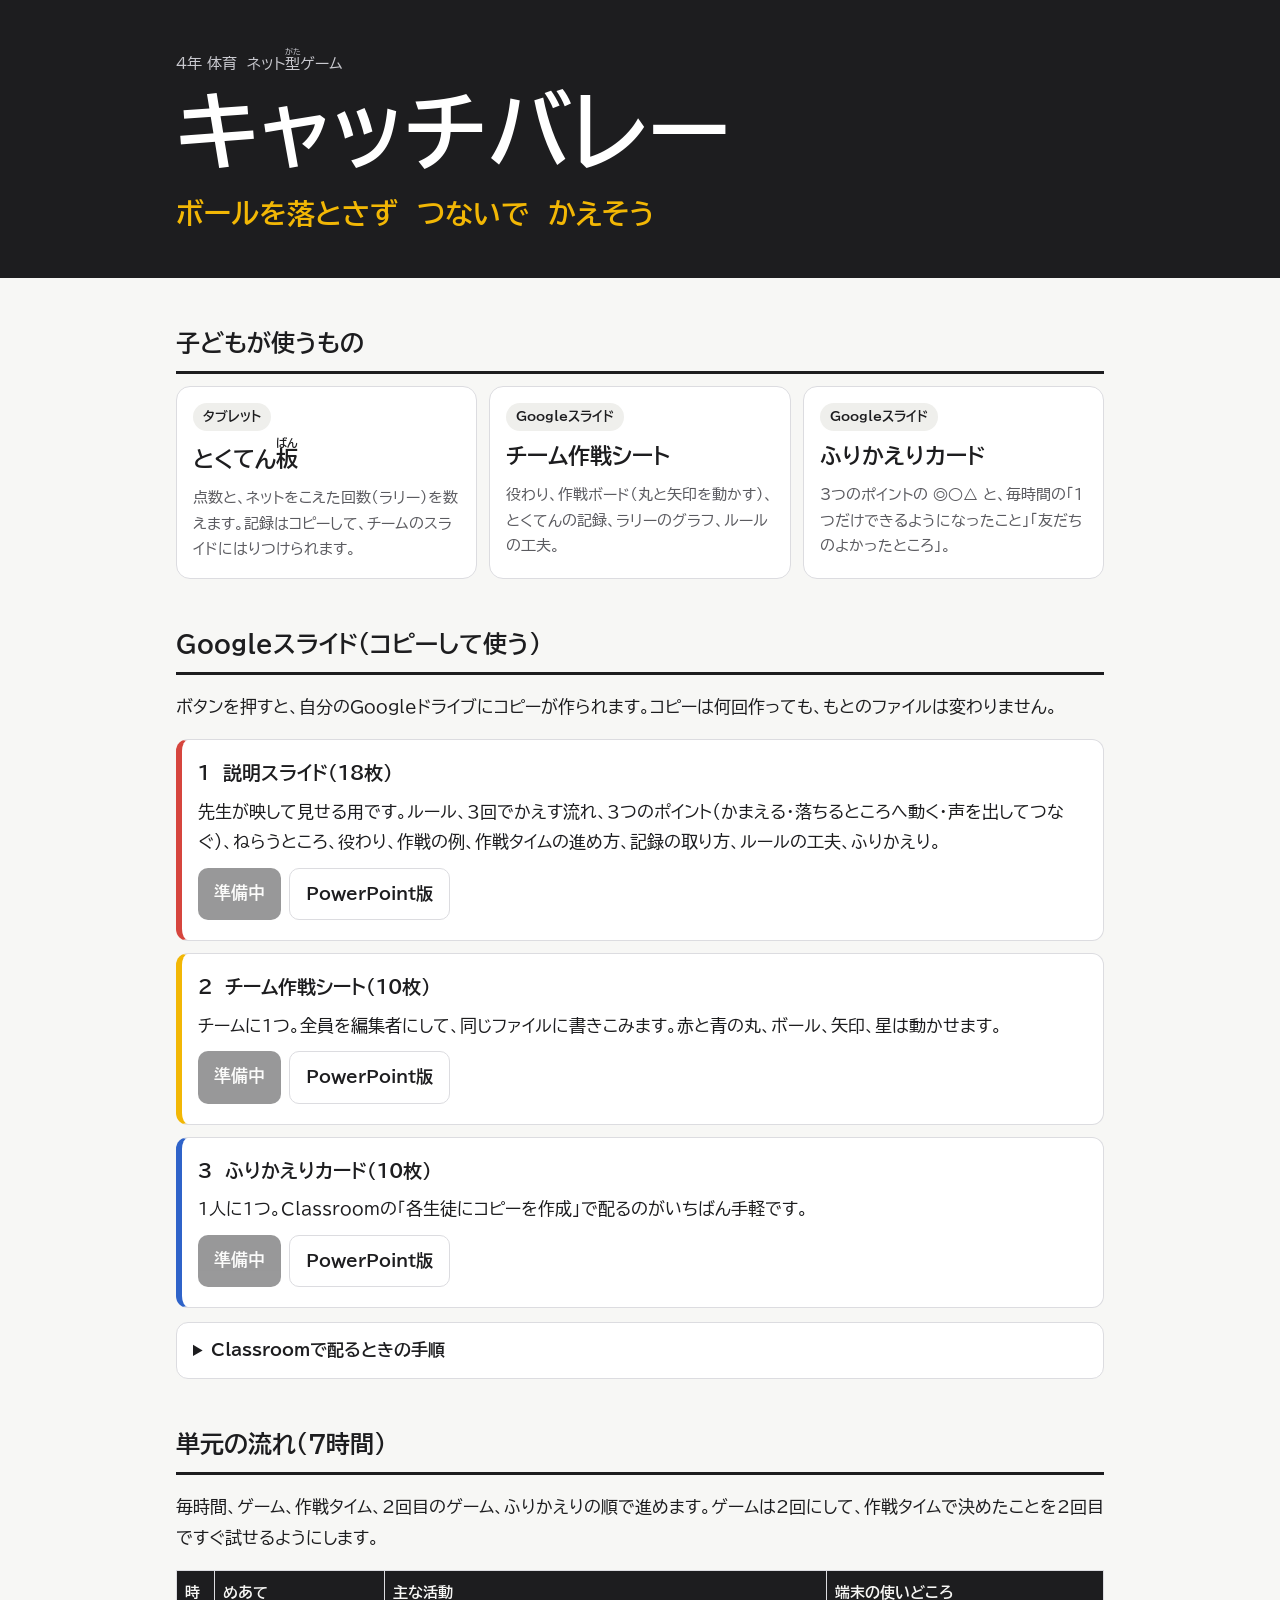
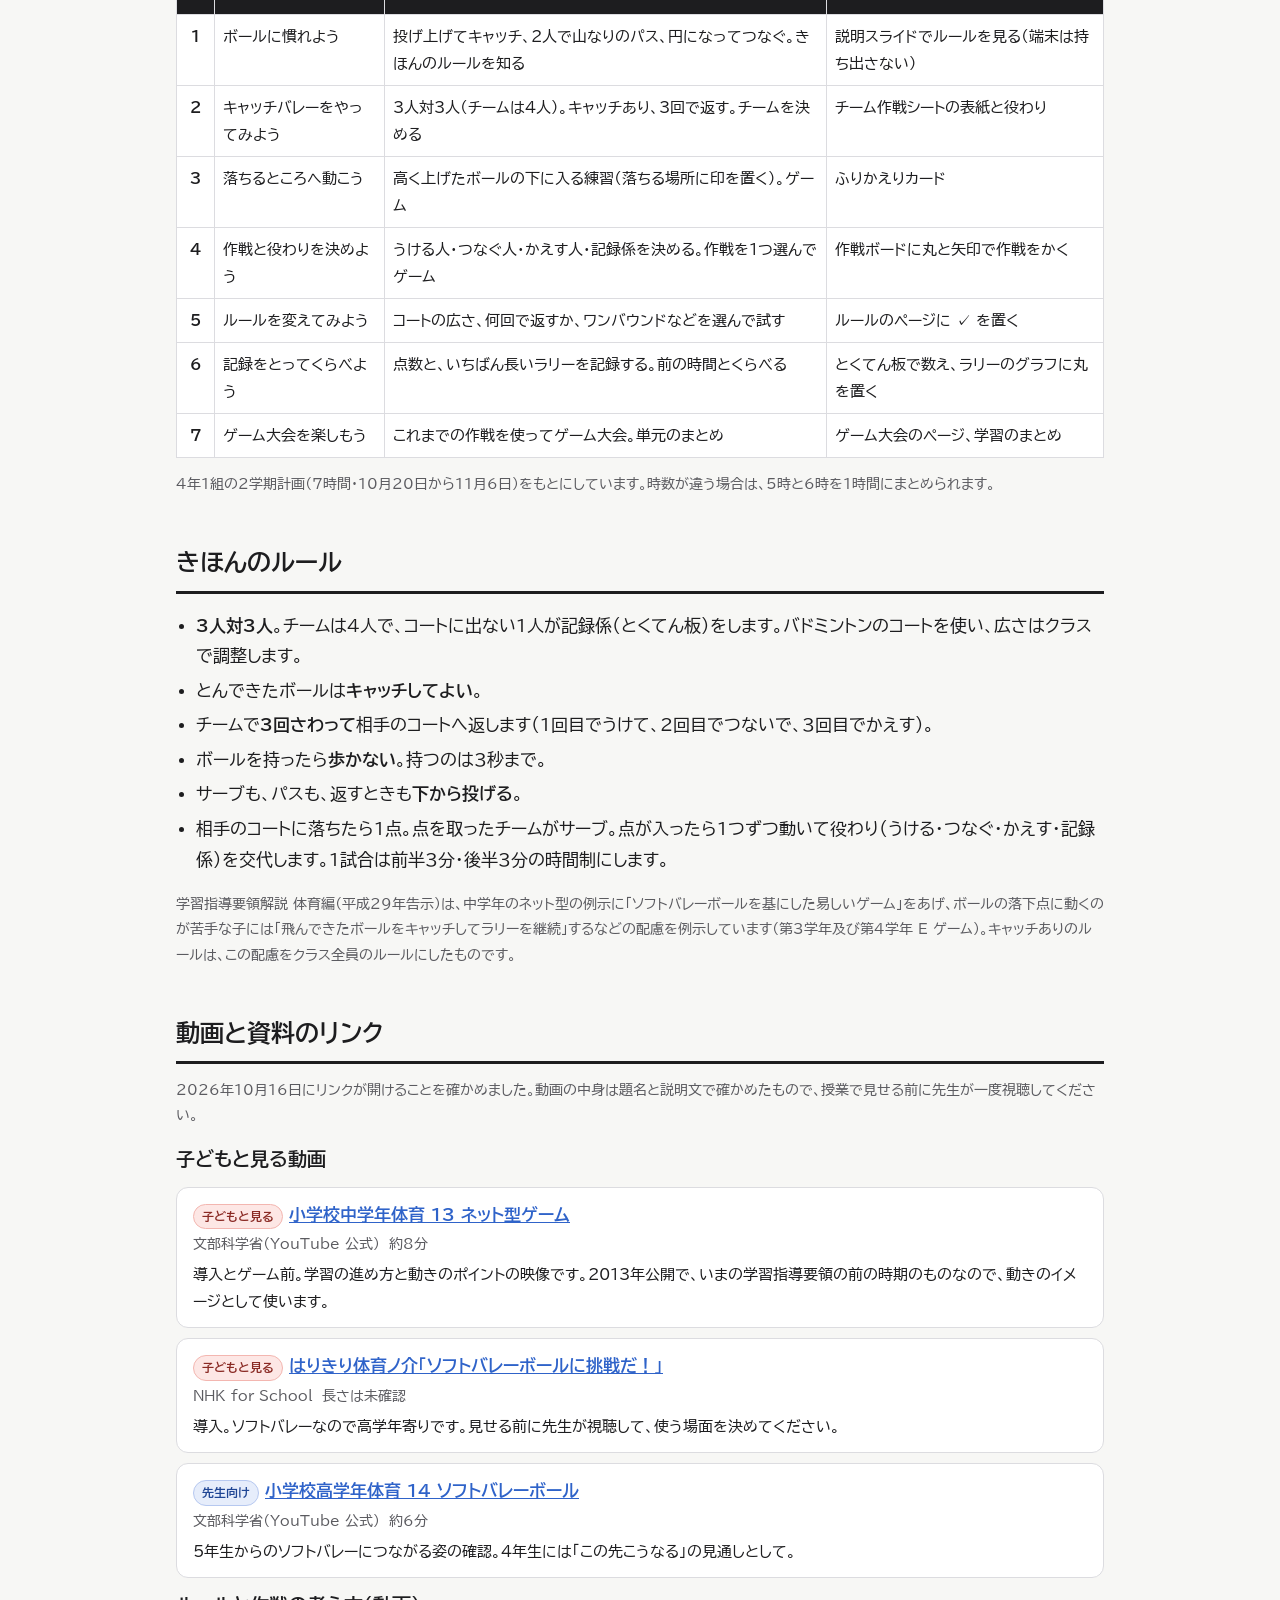
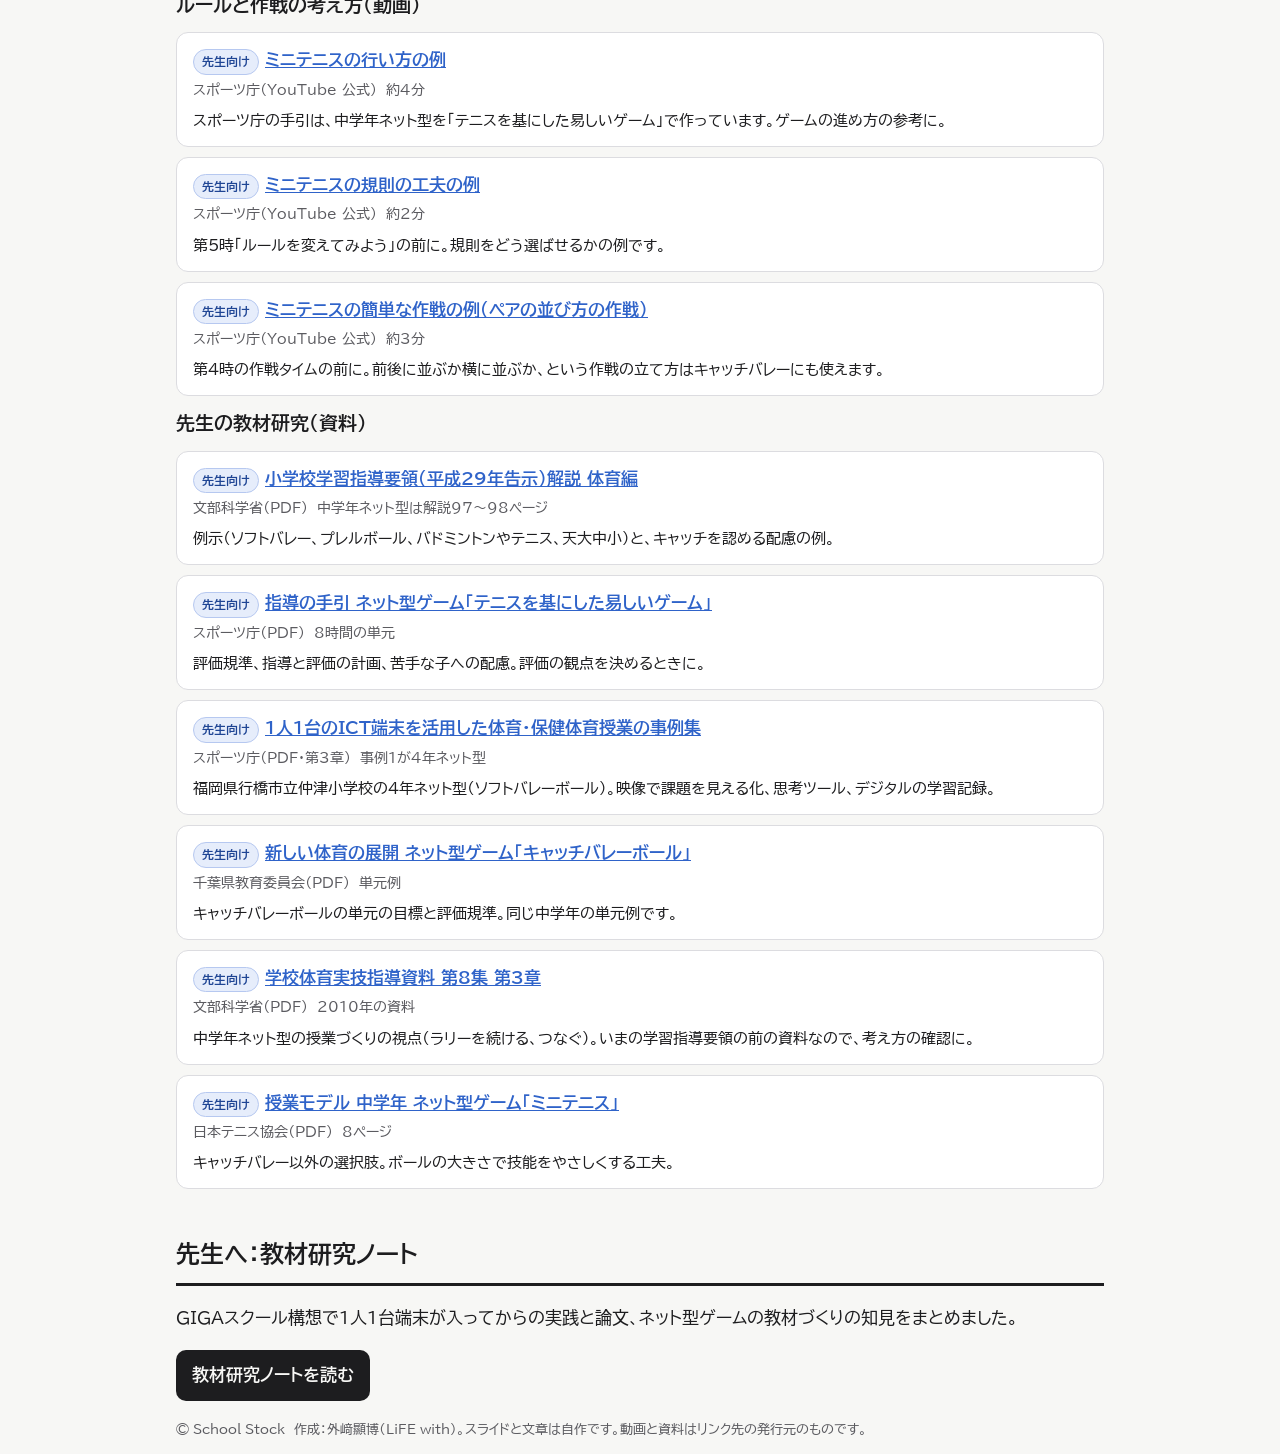
==== index.html @ 8389aa51 "キャッチバレー（4年ネット型ゲーム）の教材サイトを公開 Co-Authored-By: Claude Opus 5.5 <noreply@anthropic.com>" ====
<!doctype html>
<html lang="ja">
<head>
<meta charset="utf-8">
<meta name="viewport" content="width=device-width,initial-scale=1">
<title>キャッチバレー｜4年 ネット型ゲーム</title>
<meta name="description" content="小学校4年体育「ネット型ゲーム（キャッチバレー）」の教材一式です。コピーして使えるGoogleスライド（説明用・チーム作戦シート・ふりかえりカード）、とくてん板、単元の流れ、動画と資料のリンク、教材研究ノートをまとめています。">
<link rel="canonical" href="https://a-tozak.github.io/net-game-catch-volley/">
<meta property="og:title" content="キャッチバレー｜4年 ネット型ゲーム">
<meta property="og:description" content="コピーして使えるGoogleスライド3本と、とくてん板、単元の流れ、教材研究ノート。">
<meta property="og:type" content="website">
<meta property="og:url" content="https://a-tozak.github.io/net-game-catch-volley/">
<meta property="og:image" content="https://a-tozak.github.io/net-game-catch-volley/og.png">
<meta name="twitter:card" content="summary_large_image">
<link rel="preconnect" href="https://fonts.googleapis.com">
<link href="https://fonts.googleapis.com/css2?family=BIZ+UDPGothic:wght@400;700&display=swap" rel="stylesheet">
<link rel="stylesheet" href="style.css">
</head>
<body>
<header class="hero">
  <div class="wrap">
    <p class="kicker">4年 体育　ネット<ruby>型<rt>がた</rt></ruby>ゲーム</p>
    <h1>キャッチバレー</h1>
    <p class="lead">ボールを落とさず　つないで　かえそう</p>
  </div>
</header>

<main class="wrap">
  <section>
    <h2>子どもが使うもの</h2>
    <div class="cards">
      <a class="card kid" href="tokuten.html">
        <span class="tag">タブレット</span>
        <b>とくてん<ruby>板<rt>ばん</rt></ruby></b>
        <span>点数と、ネットをこえた回数（ラリー）を数えます。記録はコピーして、チームのスライドにはりつけられます。</span>
      </a>
      <a class="card kid" data-slide="team" href="#slides">
        <span class="tag">Googleスライド</span>
        <b>チーム作戦シート</b>
        <span>役わり、作戦ボード（丸と矢印を動かす）、とくてんの記録、ラリーのグラフ、ルールの工夫。</span>
      </a>
      <a class="card kid" data-slide="kojin" href="#slides">
        <span class="tag">Googleスライド</span>
        <b>ふりかえりカード</b>
        <span>3つのポイントの ◎○△ と、毎時間の「1つだけできるようになったこと」「友だちのよかったところ」。</span>
      </a>
    </div>
  </section>

  <section id="slides">
    <h2>Googleスライド（コピーして使う）</h2>
    <p>ボタンを押すと、自分のGoogleドライブにコピーが作られます。コピーは何回作っても、もとのファイルは変わりません。</p>
    <div class="slides">
      <div class="slide">
        <h3>1　説明スライド（18枚）</h3>
        <p>先生が映して見せる用です。ルール、3回でかえす流れ、3つのポイント（かまえる・落ちるところへ動く・声を出してつなぐ）、ねらうところ、役わり、作戦の例、作戦タイムの進め方、記録の取り方、ルールの工夫、ふりかえり。</p>
        <p class="btns"><a class="btn" id="copy-setsumei" href="#">コピーを作成する</a><a class="btn ghost" href="slides/01_setsumei.pptx">PowerPoint版</a></p>
      </div>
      <div class="slide">
        <h3>2　チーム作戦シート（10枚）</h3>
        <p>チームに1つ。全員を編集者にして、同じファイルに書きこみます。赤と青の丸、ボール、矢印、星は動かせます。</p>
        <p class="btns"><a class="btn" id="copy-team" href="#">コピーを作成する</a><a class="btn ghost" href="slides/02_team.pptx">PowerPoint版</a></p>
      </div>
      <div class="slide">
        <h3>3　ふりかえりカード（10枚）</h3>
        <p>1人に1つ。Classroomの「各生徒にコピーを作成」で配るのがいちばん手軽です。</p>
        <p class="btns"><a class="btn" id="copy-kojin" href="#">コピーを作成する</a><a class="btn ghost" href="slides/03_kojin.pptx">PowerPoint版</a></p>
      </div>
    </div>
    <details class="howto">
      <summary>Classroomで配るときの手順</summary>
      <ol>
        <li>上の「コピーを作成する」で、先生のドライブにコピーを作ります。</li>
        <li>Classroomで課題を作り、「追加」からそのスライドを選びます。</li>
        <li>ふりかえりカードは「各生徒にコピーを作成」を選びます。</li>
        <li>チーム作戦シートは、チームの数だけコピーを作り、チームの子どもを編集者にして共有します。課題に付けるなら「生徒はファイルを編集できる」を選びます。</li>
      </ol>
      <p>スライドの下の欄（スピーカーノート）に、先生向けのつかい方を入れてあります。</p>
    </details>
  </section>

  <section>
    <h2>単元の流れ（7時間）</h2>
    <p>毎時間、ゲーム、作戦タイム、2回目のゲーム、ふりかえりの順で進めます。ゲームは2回にして、作戦タイムで決めたことを2回目ですぐ試せるようにします。</p>
    <div class="table-wrap">
    <table>
      <thead><tr><th>時</th><th>めあて</th><th>主な活動</th><th>端末の使いどころ</th></tr></thead>
      <tbody>
        <tr><td>1</td><td>ボールに慣れよう</td><td>投げ上げてキャッチ、2人で山なりのパス、円になってつなぐ。きほんのルールを知る</td><td>説明スライドでルールを見る（端末は持ち出さない）</td></tr>
        <tr><td>2</td><td>キャッチバレーをやってみよう</td><td>3人対3人（チームは4人）。キャッチあり、3回で返す。チームを決める</td><td>チーム作戦シートの表紙と役わり</td></tr>
        <tr><td>3</td><td>落ちるところへ動こう</td><td>高く上げたボールの下に入る練習（落ちる場所に印を置く）。ゲーム</td><td>ふりかえりカード</td></tr>
        <tr><td>4</td><td>作戦と役わりを決めよう</td><td>うける人・つなぐ人・かえす人・記録係を決める。作戦を1つ選んでゲーム</td><td>作戦ボードに丸と矢印で作戦をかく</td></tr>
        <tr><td>5</td><td>ルールを変えてみよう</td><td>コートの広さ、何回で返すか、ワンバウンドなどを選んで試す</td><td>ルールのページに ✓ を置く</td></tr>
        <tr><td>6</td><td>記録をとってくらべよう</td><td>点数と、いちばん長いラリーを記録する。前の時間とくらべる</td><td>とくてん板で数え、ラリーのグラフに丸を置く</td></tr>
        <tr><td>7</td><td>ゲーム大会を楽しもう</td><td>これまでの作戦を使ってゲーム大会。単元のまとめ</td><td>ゲーム大会のページ、学習のまとめ</td></tr>
      </tbody>
    </table>
    </div>
    <p class="small">4年1組の2学期計画（7時間・10月20日から11月6日）をもとにしています。時数が違う場合は、5時と6時を1時間にまとめられます。</p>
  </section>

  <section>
    <h2>きほんのルール</h2>
    <ul class="rules">
      <li><b>3人対3人</b>。チームは4人で、コートに出ない1人が記録係（とくてん板）をします。バドミントンのコートを使い、広さはクラスで調整します。</li>
      <li>とんできたボールは<b>キャッチしてよい</b>。</li>
      <li>チームで<b>3回さわって</b>相手のコートへ返します（1回目でうけて、2回目でつないで、3回目でかえす）。</li>
      <li>ボールを持ったら<b>歩かない</b>。持つのは3秒まで。</li>
      <li>サーブも、パスも、返すときも<b>下から投げる</b>。</li>
      <li>相手のコートに落ちたら1点。点を取ったチームがサーブ。点が入ったら1つずつ動いて役わり（うける・つなぐ・かえす・記録係）を交代します。1試合は前半3分・後半3分の時間制にします。</li>
    </ul>
    <p class="small">学習指導要領解説 体育編（平成29年告示）は、中学年のネット型の例示に「ソフトバレーボールを基にした易しいゲーム」をあげ、ボールの落下点に動くのが苦手な子には「飛んできたボールをキャッチしてラリーを継続」するなどの配慮を例示しています（第3学年及び第4学年 E ゲーム）。キャッチありのルールは、この配慮をクラス全員のルールにしたものです。</p>
  </section>

  <section id="links">
    <h2>動画と資料のリンク</h2>
    <p class="small">2026年10月16日にリンクが開けることを確かめました。動画の中身は題名と説明文で確かめたもので、授業で見せる前に先生が一度視聴してください。</p>
    <div id="linklist"></div>
  </section>

  <section>
    <h2>先生へ：教材研究ノート</h2>
    <p>GIGAスクール構想で1人1台端末が入ってからの実践と論文、ネット型ゲームの教材づくりの知見をまとめました。</p>
    <p><a class="btn" href="kenkyu.html">教材研究ノートを読む</a></p>
  </section>
</main>

<footer class="wrap">
  <p>© School Stock　作成：外﨑顯博（LiFE with）。スライドと文章は自作です。動画と資料はリンク先の発行元のものです。</p>
</footer>

<script>
// GoogleスライドのファイルID（コピー用リンク）
const SLIDES = {setsumei: "", team: "", kojin: ""};
for (const [k, id] of Object.entries(SLIDES)) {
  const a = document.getElementById("copy-" + k);
  if (!a) continue;
  if (id) { a.href = "https://docs.google.com/presentation/d/" + id + "/copy"; a.target = "_blank"; a.rel = "noopener"; }
  else { a.classList.add("off"); a.textContent = "準備中"; }
}
</script>
<script src="links.js"></script>
</body>
</html>
---- style.css ----
:root{--bg:#f7f7f5;--ink:#1d1d1f;--sub:#5b5b60;--line:#dcdce0;--card:#fff;--a:#d6453d;--b:#2f63c9;--y:#f2b705;--pale:#efefec}
@media (prefers-color-scheme:dark){:root:not([data-theme="light"]){--bg:#17171a;--ink:#f2f2f4;--sub:#b3b3ba;--line:#3a3a40;--card:#222226;--a:#ff6b62;--b:#7ea6ff;--pale:#2a2a2e}}
:root[data-theme="dark"]{--bg:#17171a;--ink:#f2f2f4;--sub:#b3b3ba;--line:#3a3a40;--card:#222226;--a:#ff6b62;--b:#7ea6ff;--pale:#2a2a2e}
*{box-sizing:border-box}
html{-webkit-text-size-adjust:100%}
body{margin:0;background:var(--bg);color:var(--ink);font-family:"BIZ UDPGothic","Hiragino Sans",sans-serif;line-height:1.8;font-size:17px}
.wrap{max-width:960px;margin:0 auto;padding:0 16px}
.hero{background:#1d1d1f;color:#fff;padding:48px 0 40px}
.kicker{margin:0;color:#c9c9cf;font-size:15px}
.hero h1{font-size:clamp(44px,10vw,84px);line-height:1.15;margin:6px 0 8px;letter-spacing:.02em}
.lead{margin:0;color:var(--y);font-weight:700;font-size:clamp(20px,4vw,28px);word-break:auto-phrase}
h2{font-size:24px;margin:44px 0 12px;padding-bottom:6px;border-bottom:3px solid var(--ink);word-break:auto-phrase}
h3{font-size:19px;margin:0 0 6px}
a{color:var(--b)}
.cards{display:grid;grid-template-columns:repeat(auto-fit,minmax(240px,1fr));gap:12px}
.card{display:flex;flex-direction:column;gap:6px;background:var(--card);border:1px solid var(--line);border-radius:14px;padding:16px;text-decoration:none;color:var(--ink)}
.card b{font-size:22px}
.card span:last-child{color:var(--sub);font-size:15px;line-height:1.7}
.card:hover{border-color:var(--ink)}
.tag{align-self:flex-start;font-size:13px;font-weight:700;background:var(--pale);border-radius:99px;padding:2px 10px}
.slides{display:grid;gap:12px}
.slide{background:var(--card);border:1px solid var(--line);border-left:6px solid var(--a);border-radius:12px;padding:16px}
.slide:nth-child(2){border-left-color:var(--y)}.slide:nth-child(3){border-left-color:var(--b)}
.slide p{margin:4px 0}
.btns{display:flex;gap:8px;flex-wrap:wrap;margin-top:10px!important}
.btn{display:inline-block;background:var(--ink);color:var(--bg);text-decoration:none;font-weight:700;padding:10px 16px;border-radius:10px}
.btn.ghost{background:transparent;color:var(--ink);border:1px solid var(--line)}
.btn.off{opacity:.45;pointer-events:none}
.howto{margin-top:14px;background:var(--card);border:1px solid var(--line);border-radius:12px;padding:12px 16px}
.howto summary{font-weight:700;cursor:pointer}
.table-wrap{overflow-x:auto}
table{border-collapse:collapse;width:100%;background:var(--card);font-size:15px;min-width:620px}
th,td{border:1px solid var(--line);padding:8px;text-align:left;vertical-align:top}
th{background:var(--ink);color:var(--bg)}
td:first-child{text-align:center;font-weight:700;width:2.5em}
.small{color:var(--sub);font-size:14px}
.rules{padding-left:1.2em}.rules li{margin:4px 0}
.lk{background:var(--card);border:1px solid var(--line);border-radius:12px;padding:12px 16px;margin:10px 0}
.lk a{font-weight:700;font-size:17px}
.lk .meta{color:var(--sub);font-size:14px;margin:2px 0}
.lk .use{font-size:15px;margin:4px 0 0}
.pill{display:inline-block;font-size:12px;font-weight:700;border-radius:99px;padding:1px 8px;margin-right:6px;border:1px solid var(--line)}
.pill.kid{background:#fde7e5;border-color:#f3b6b0;color:#8a2a24}.pill.t{background:#e6edfb;border-color:#b6c8f0;color:#1f4594}
article h2{font-size:22px}
article h3{margin-top:22px}
article p,article li{max-width:46em}
.ref{font-size:14px;color:var(--sub)}
.box{background:var(--pale);border-radius:12px;padding:12px 16px;margin:12px 0}
footer{color:var(--sub);font-size:13px;padding:40px 16px 60px}
@media (max-width:560px){body{font-size:16px}.hero{padding:32px 0 28px}}
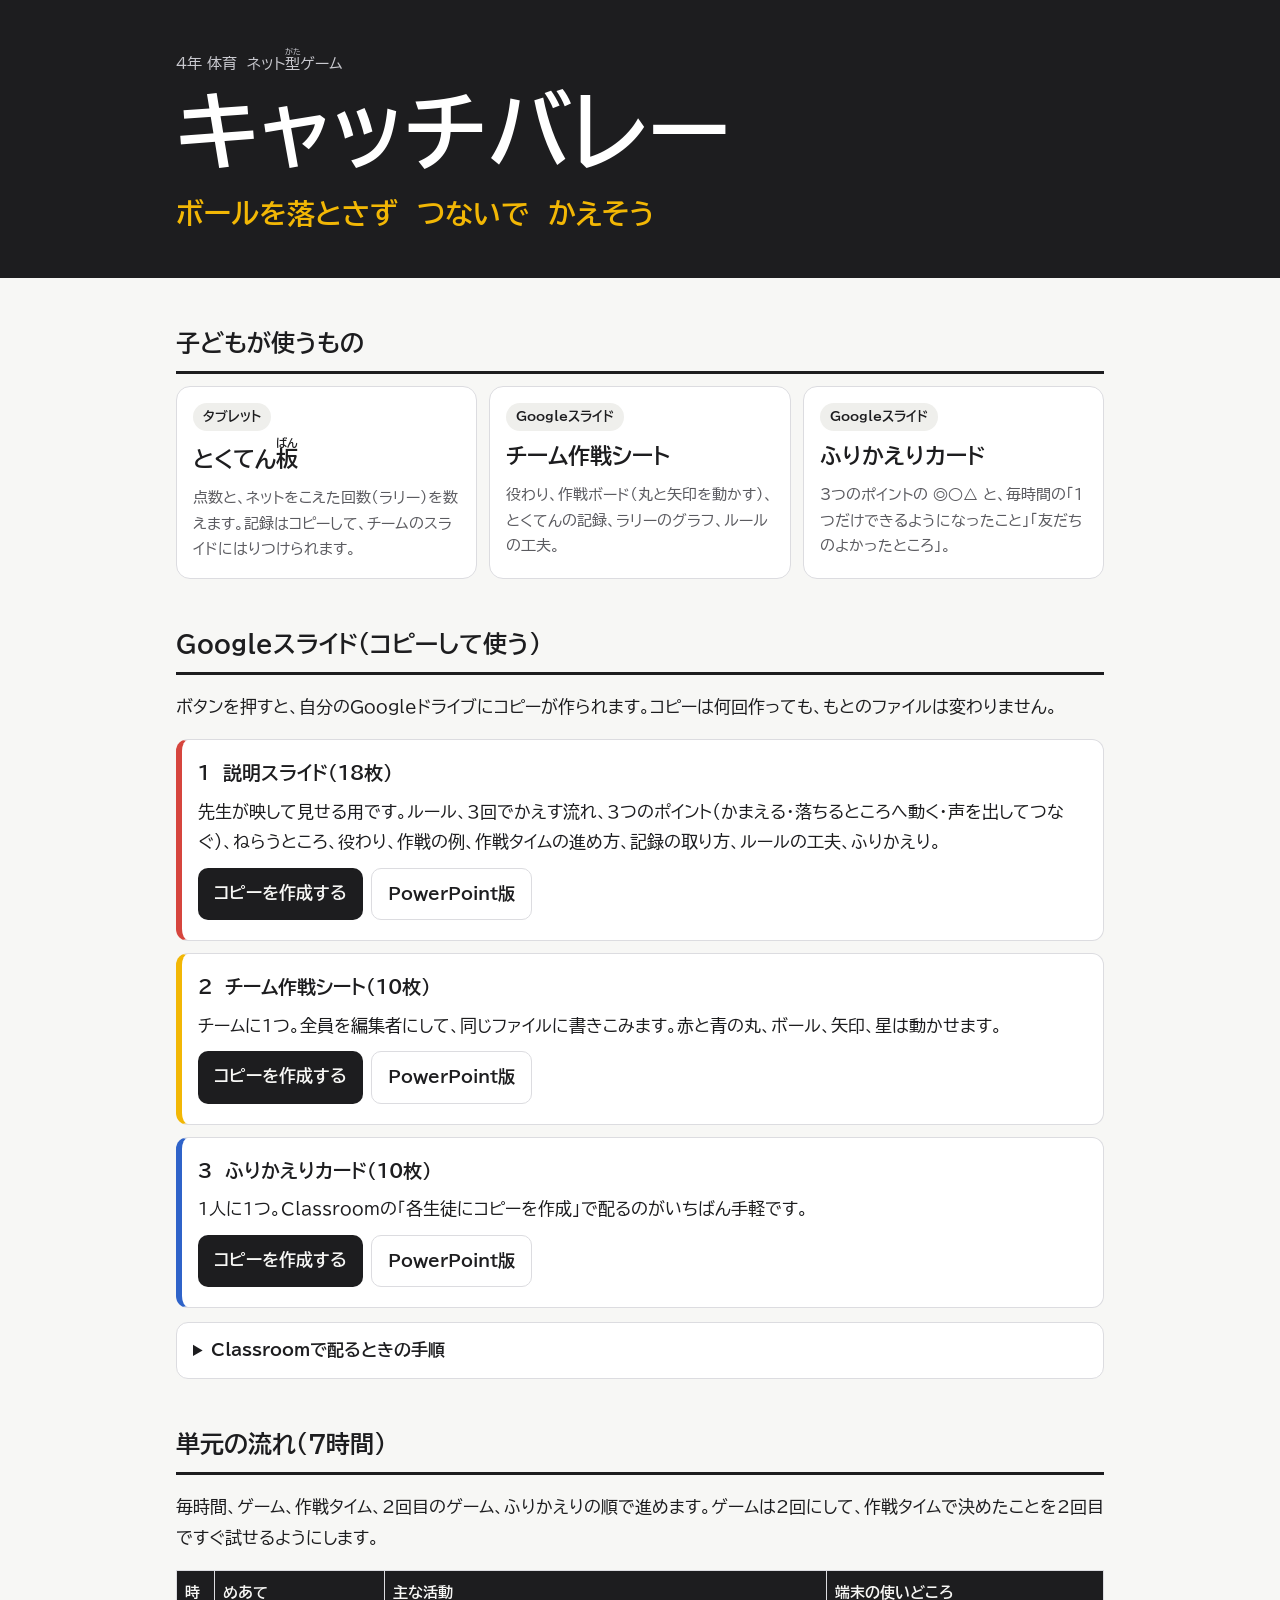
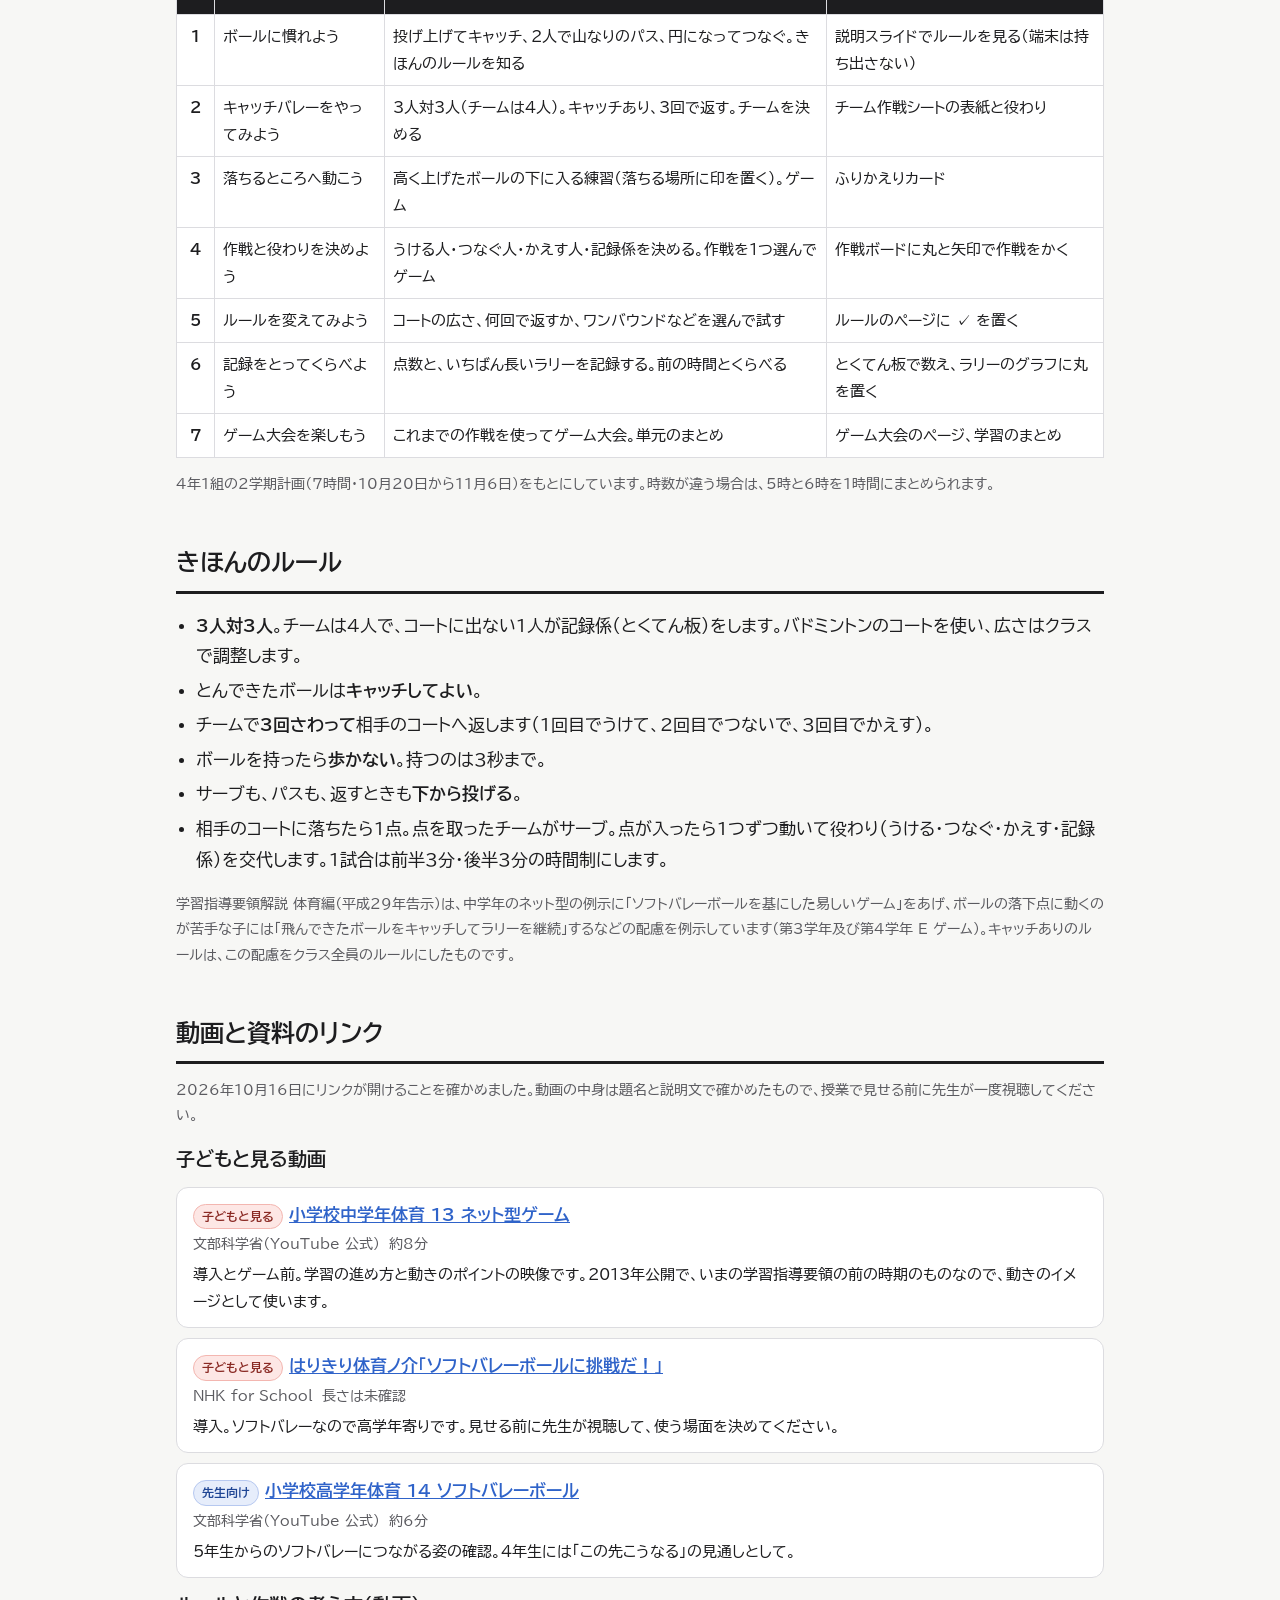
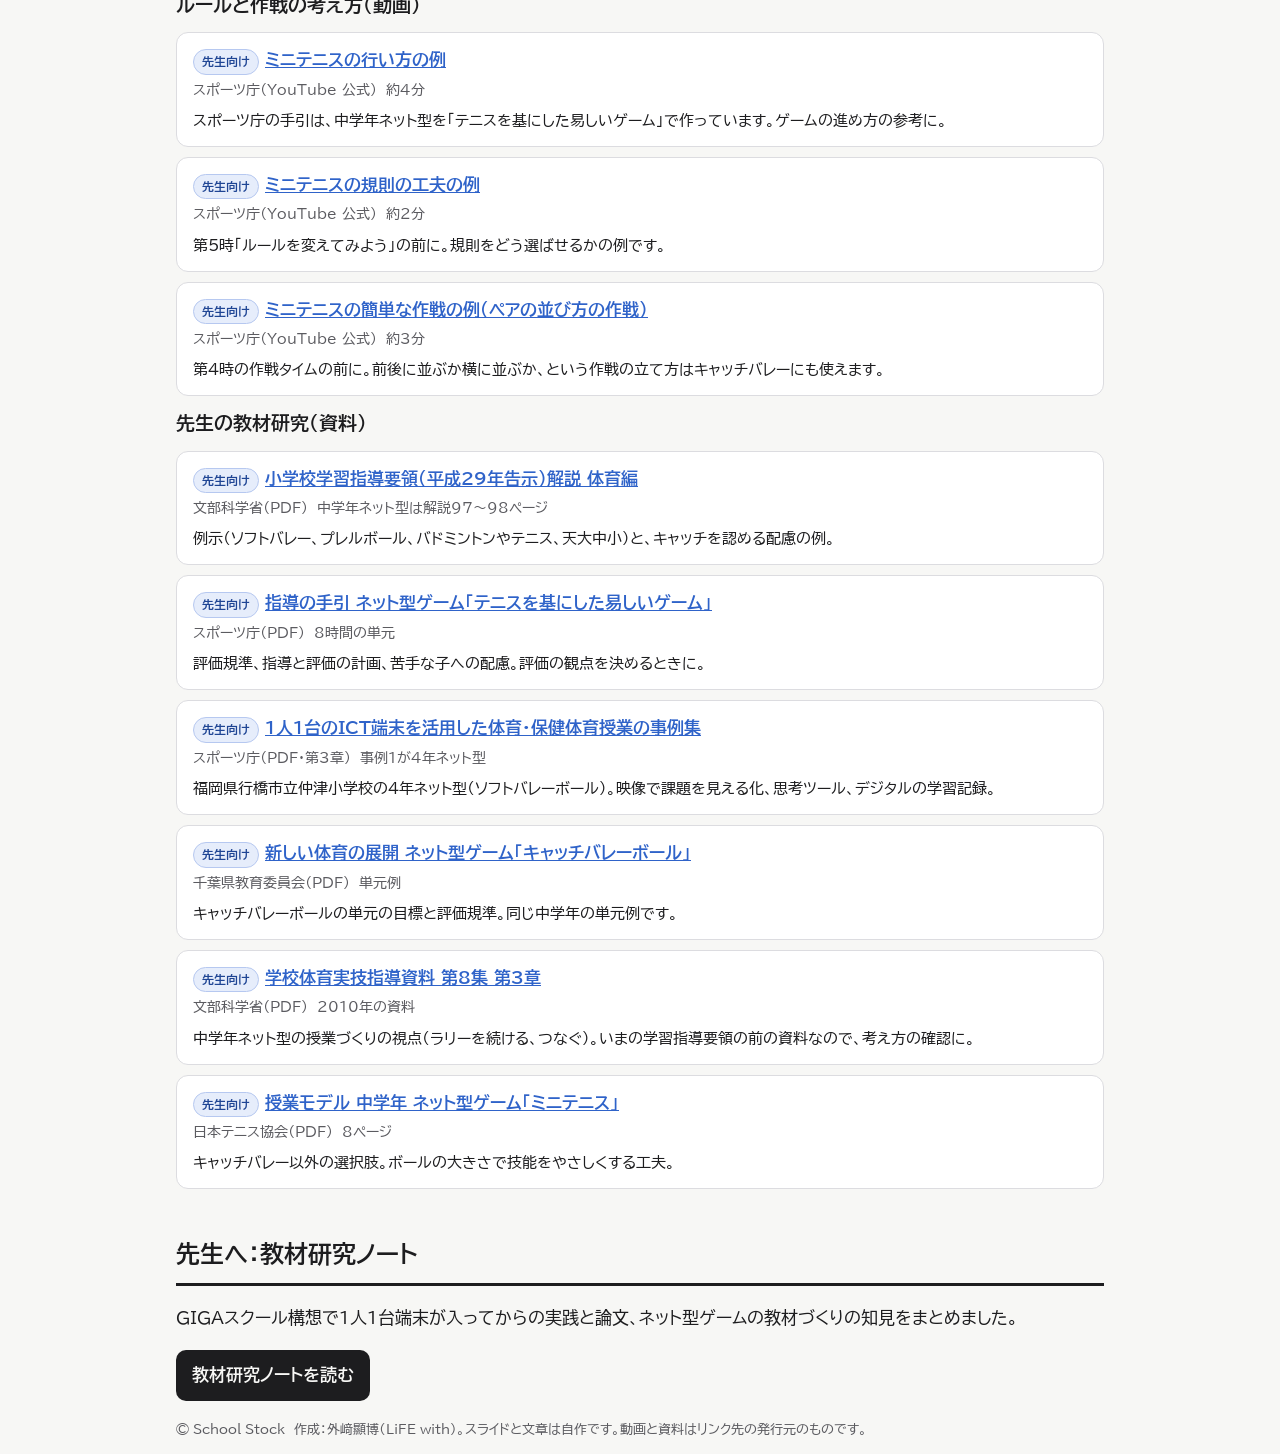
==== commit 3979720d: "Googleスライド3本のコピー用リンクをつなぐ Co-Authored-By: Claude Opus 5.5 <noreply@anthropic.com>" ====
--- a/index.html
+++ b/index.html
@@ -131,7 +131,7 @@
 
 <script>
 // GoogleスライドのファイルID（コピー用リンク）
-const SLIDES = {setsumei: "", team: "", kojin: ""};
+const SLIDES = {setsumei: "1pYhdvsKFecQHRBDiSpz7nqo73Wz0konOfGbXuirXU6U", team: "1m3oaKeE3p8k_FQY7VnS9tH1_lyQzi0gzCeE8jx9x2T4", kojin: "137hWHvXqlDiwNsx0l3z1hYB44jdtFVDBSAbOor9Jv_0"};
 for (const [k, id] of Object.entries(SLIDES)) {
   const a = document.getElementById("copy-" + k);
   if (!a) continue;
